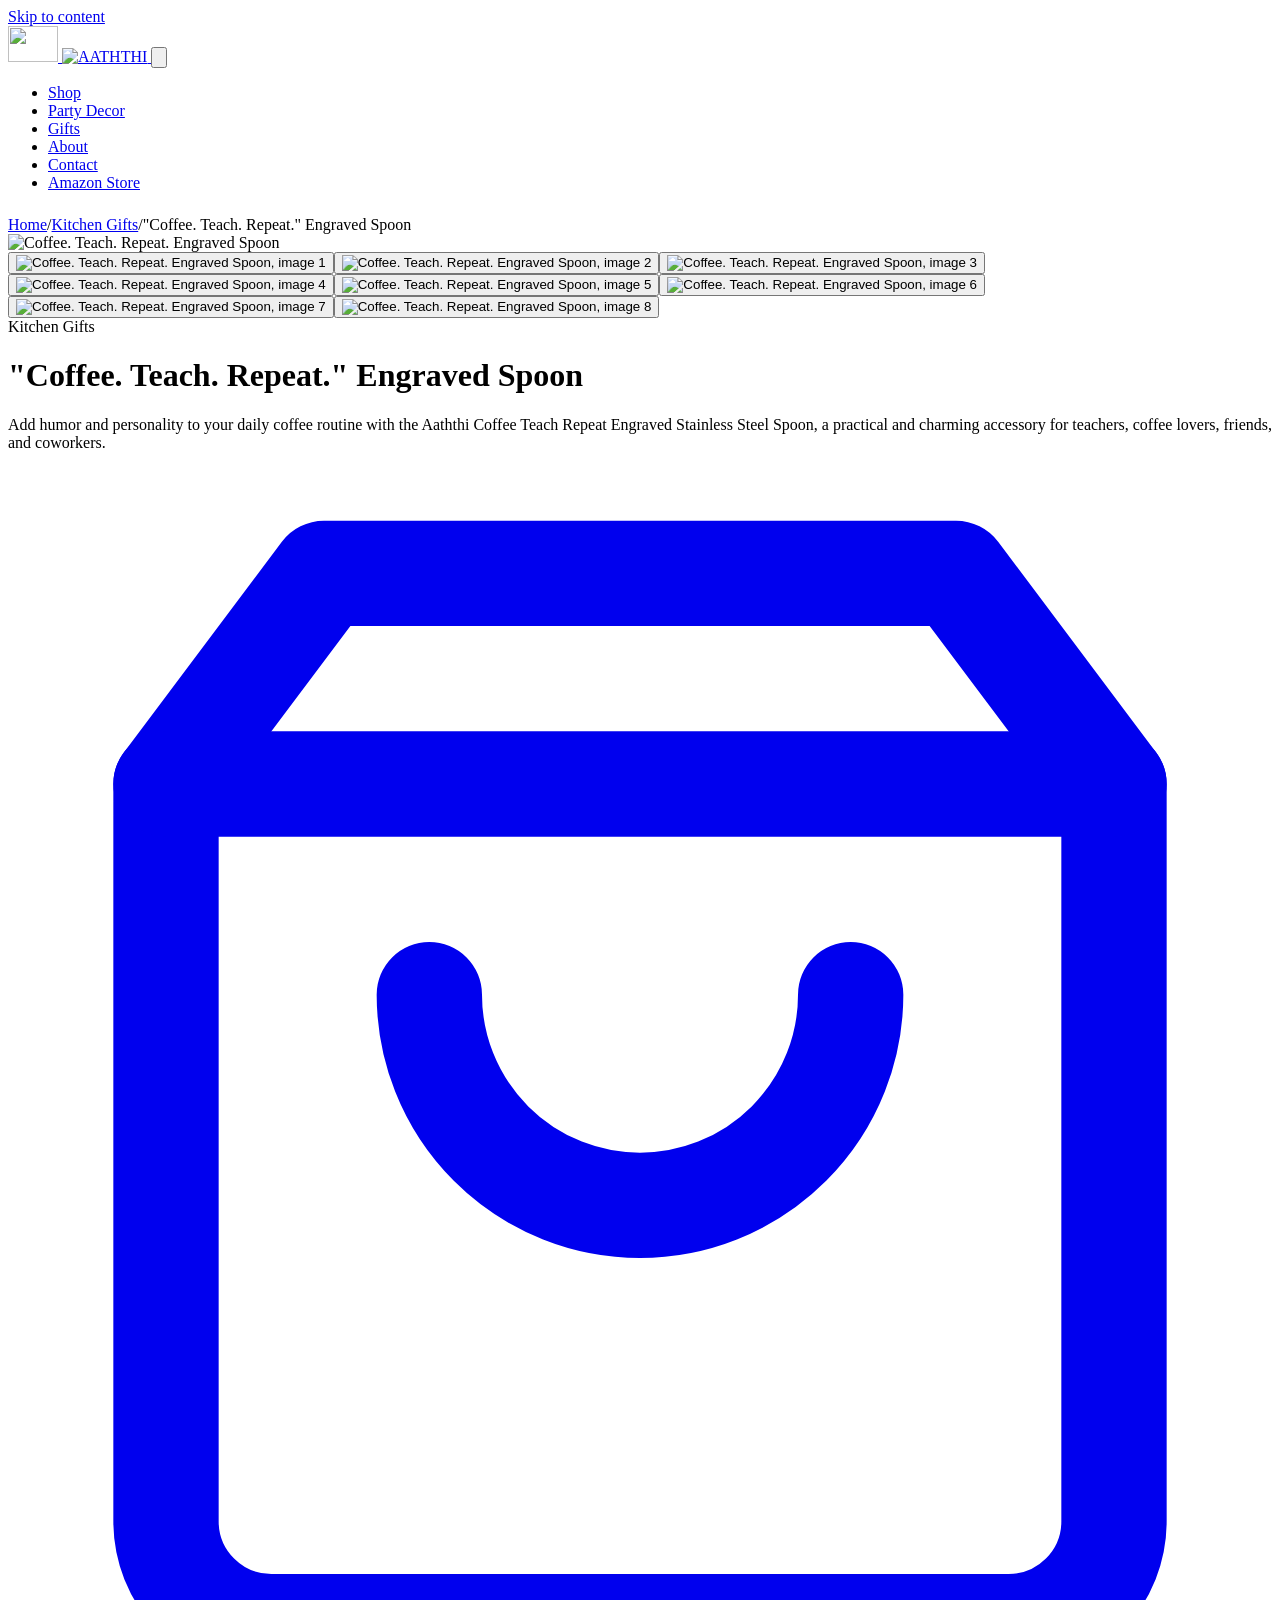
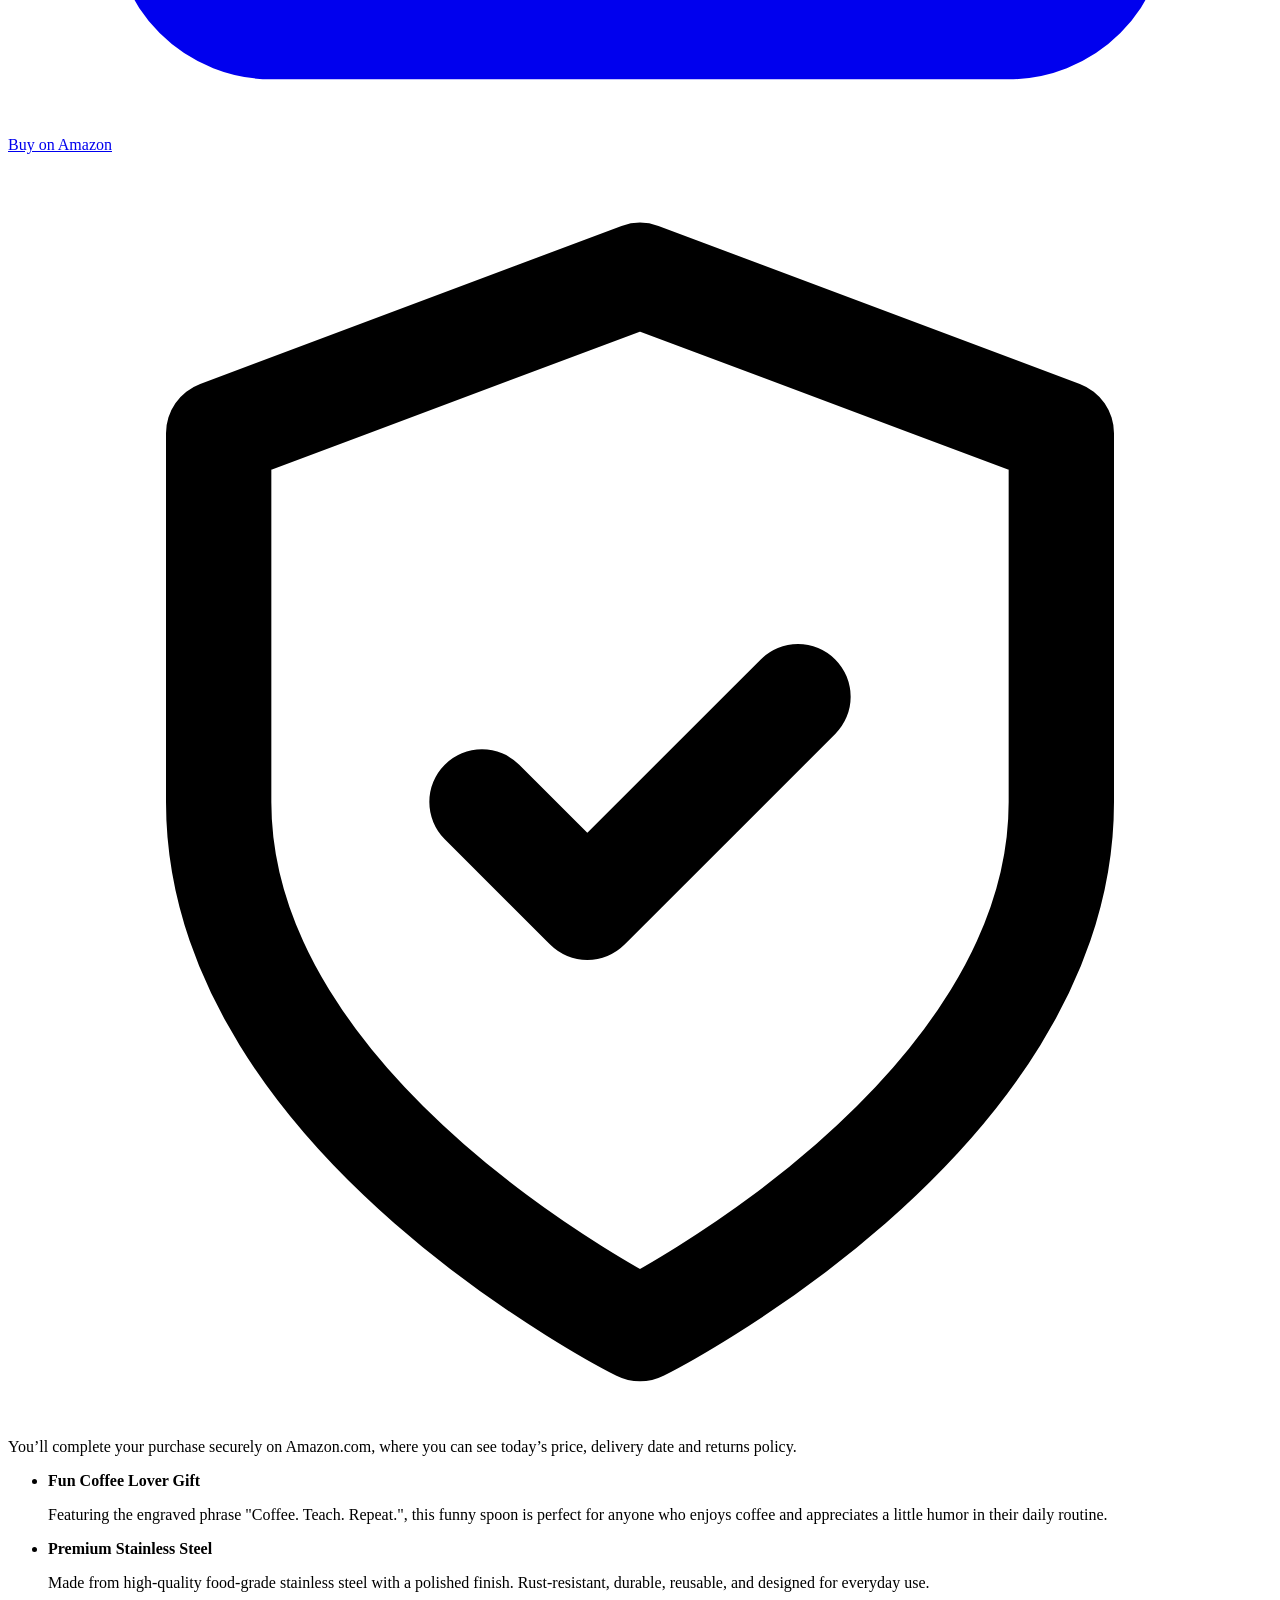
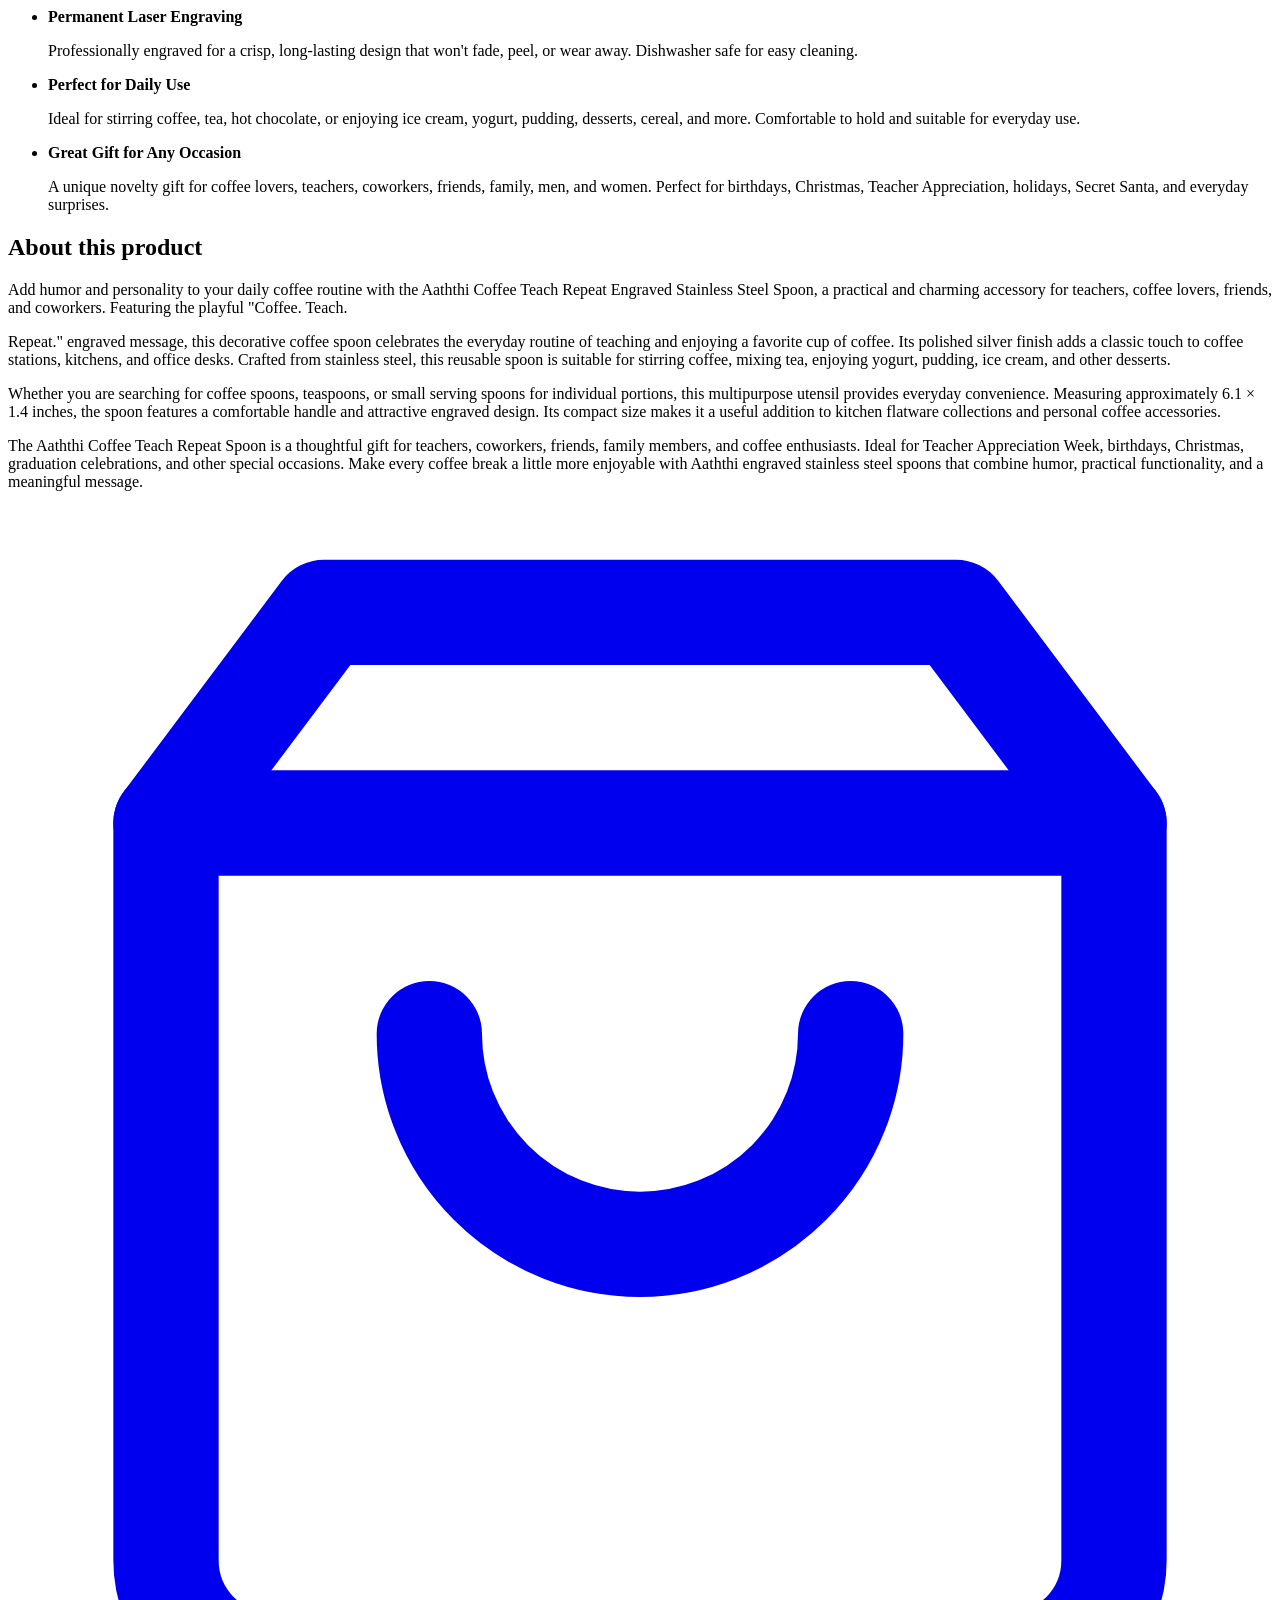
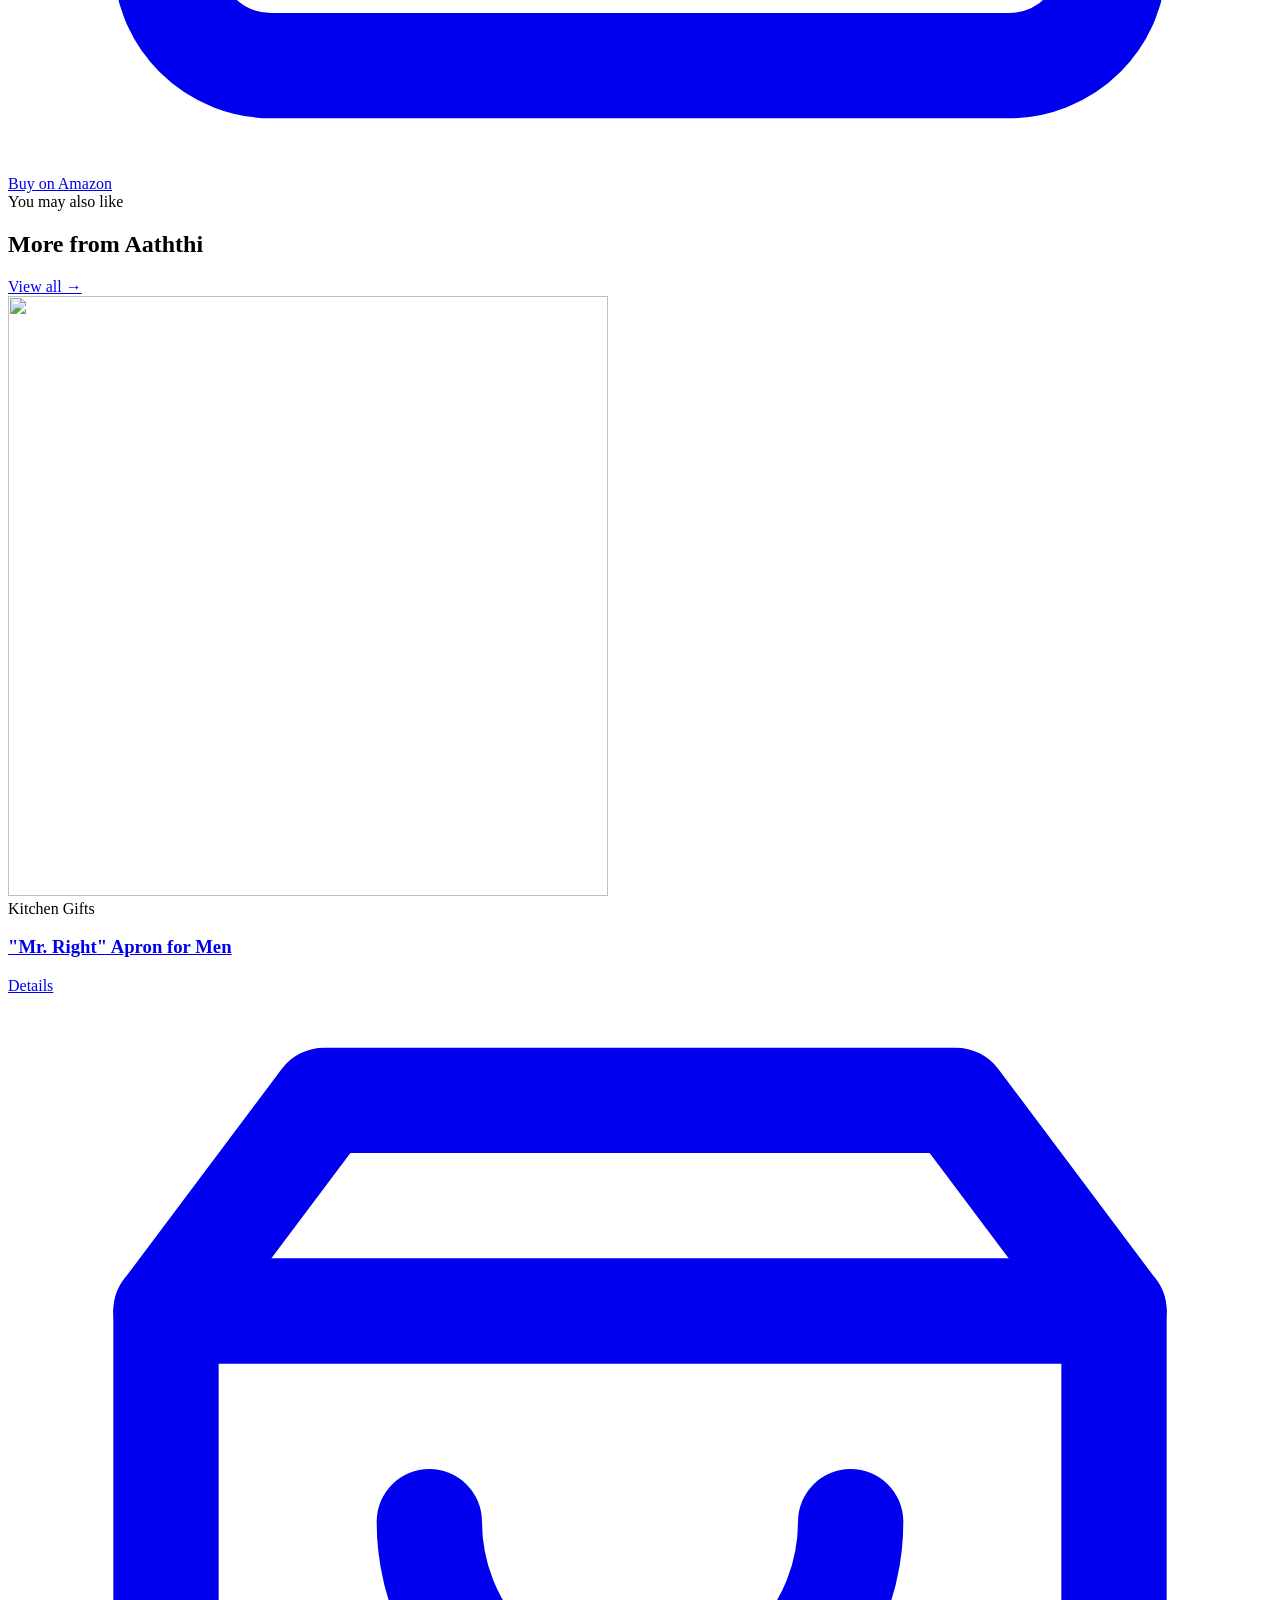
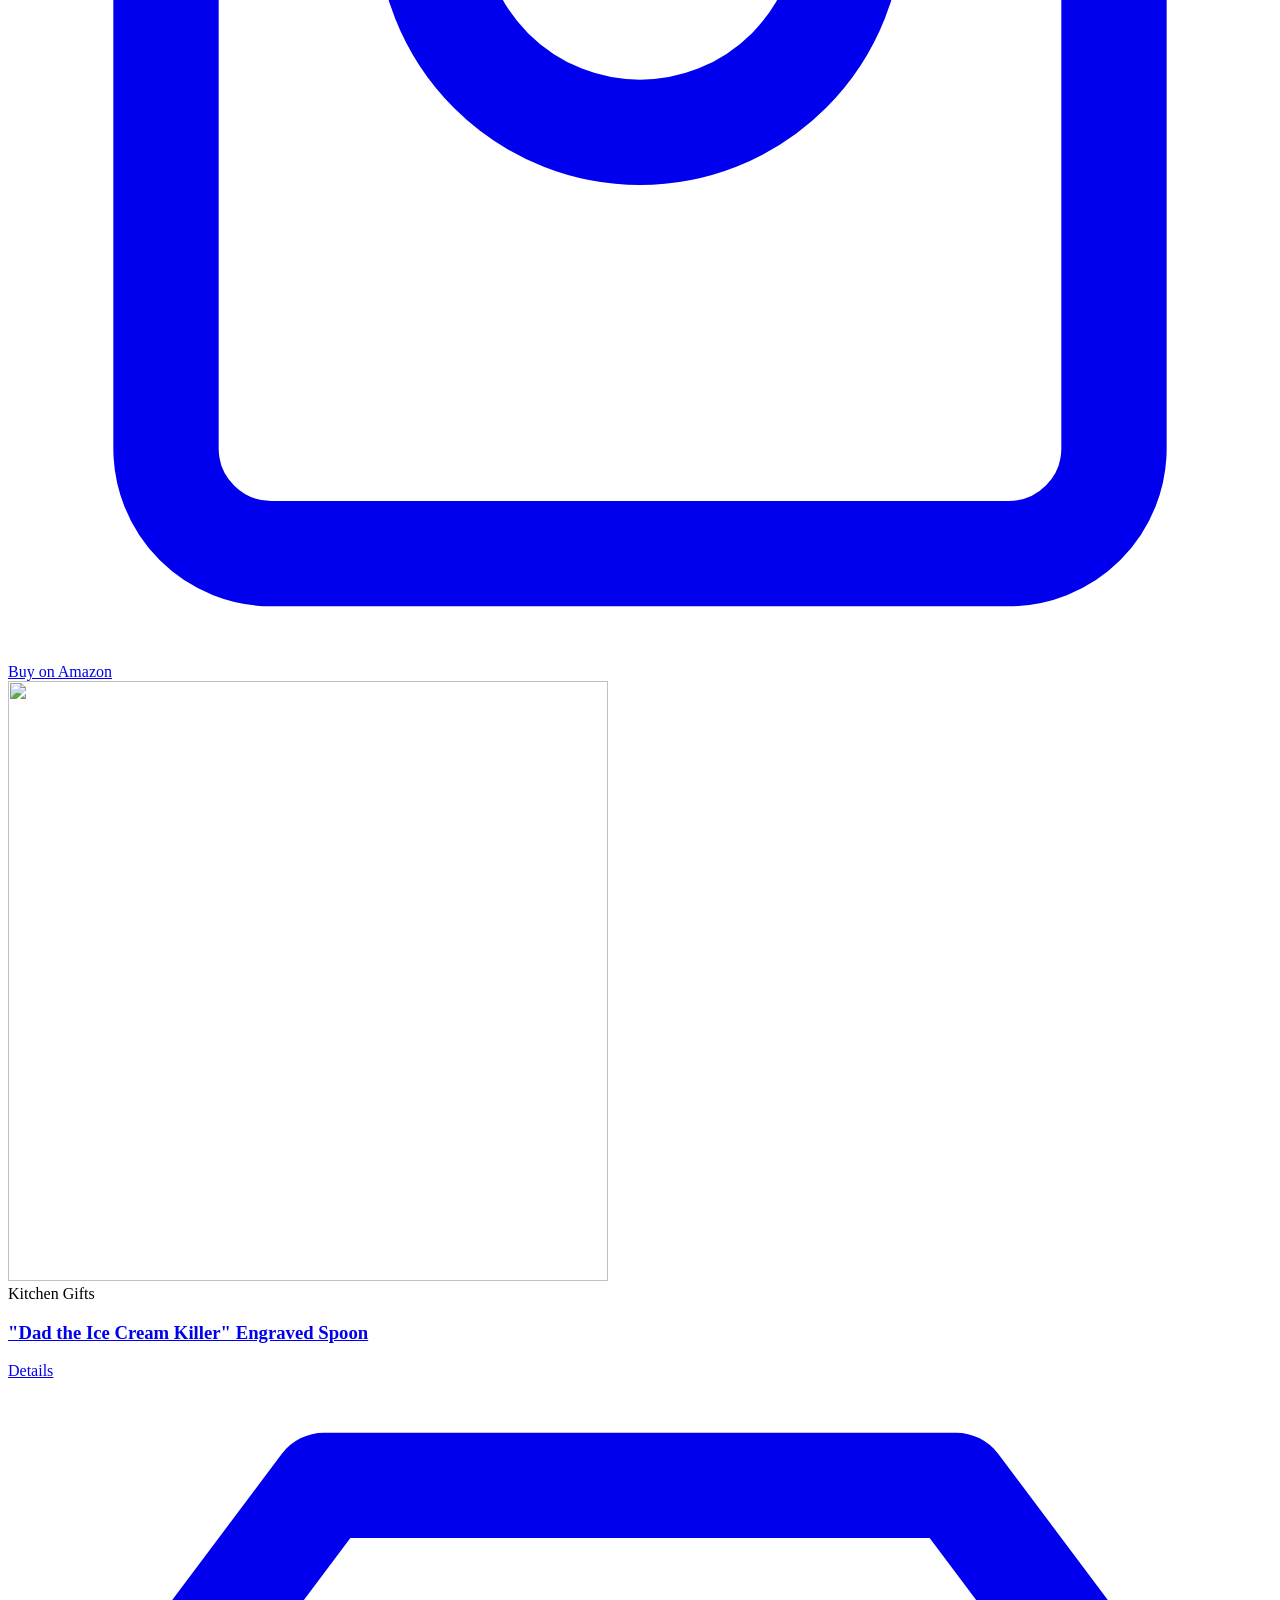
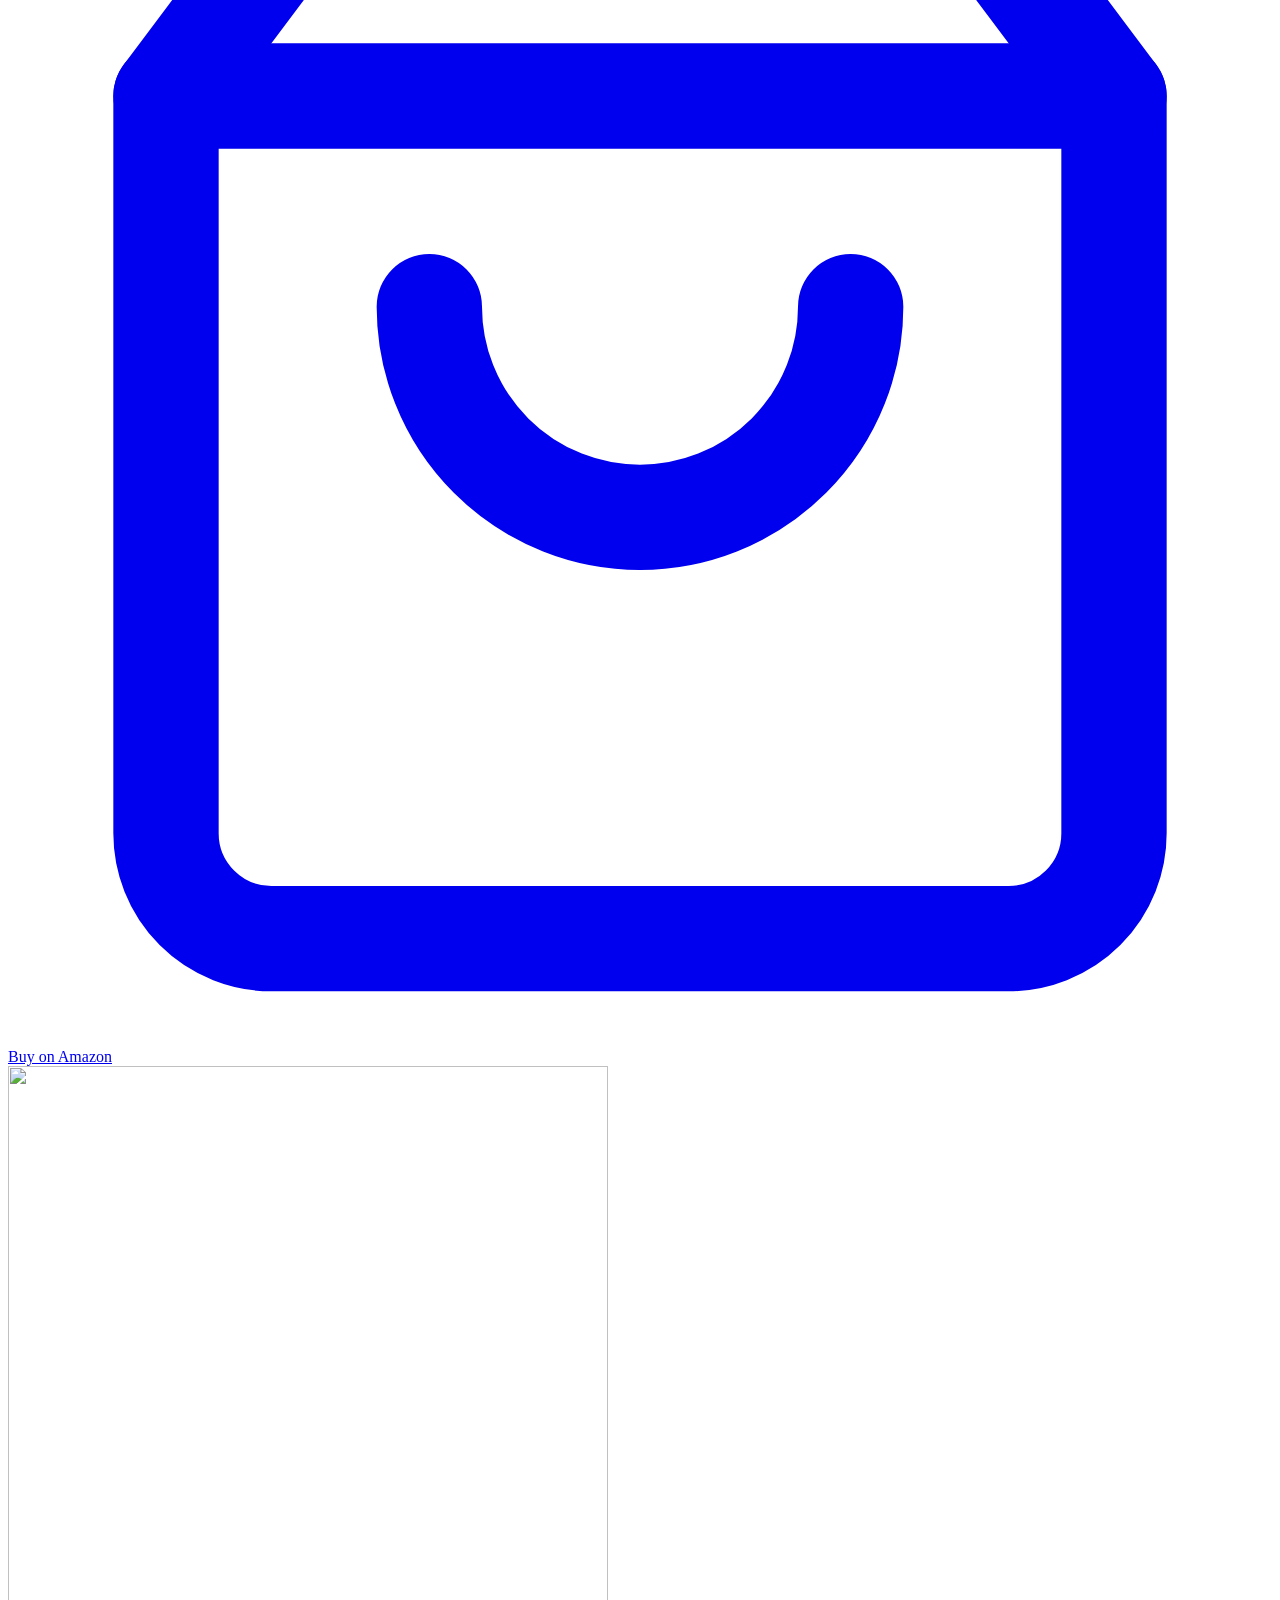
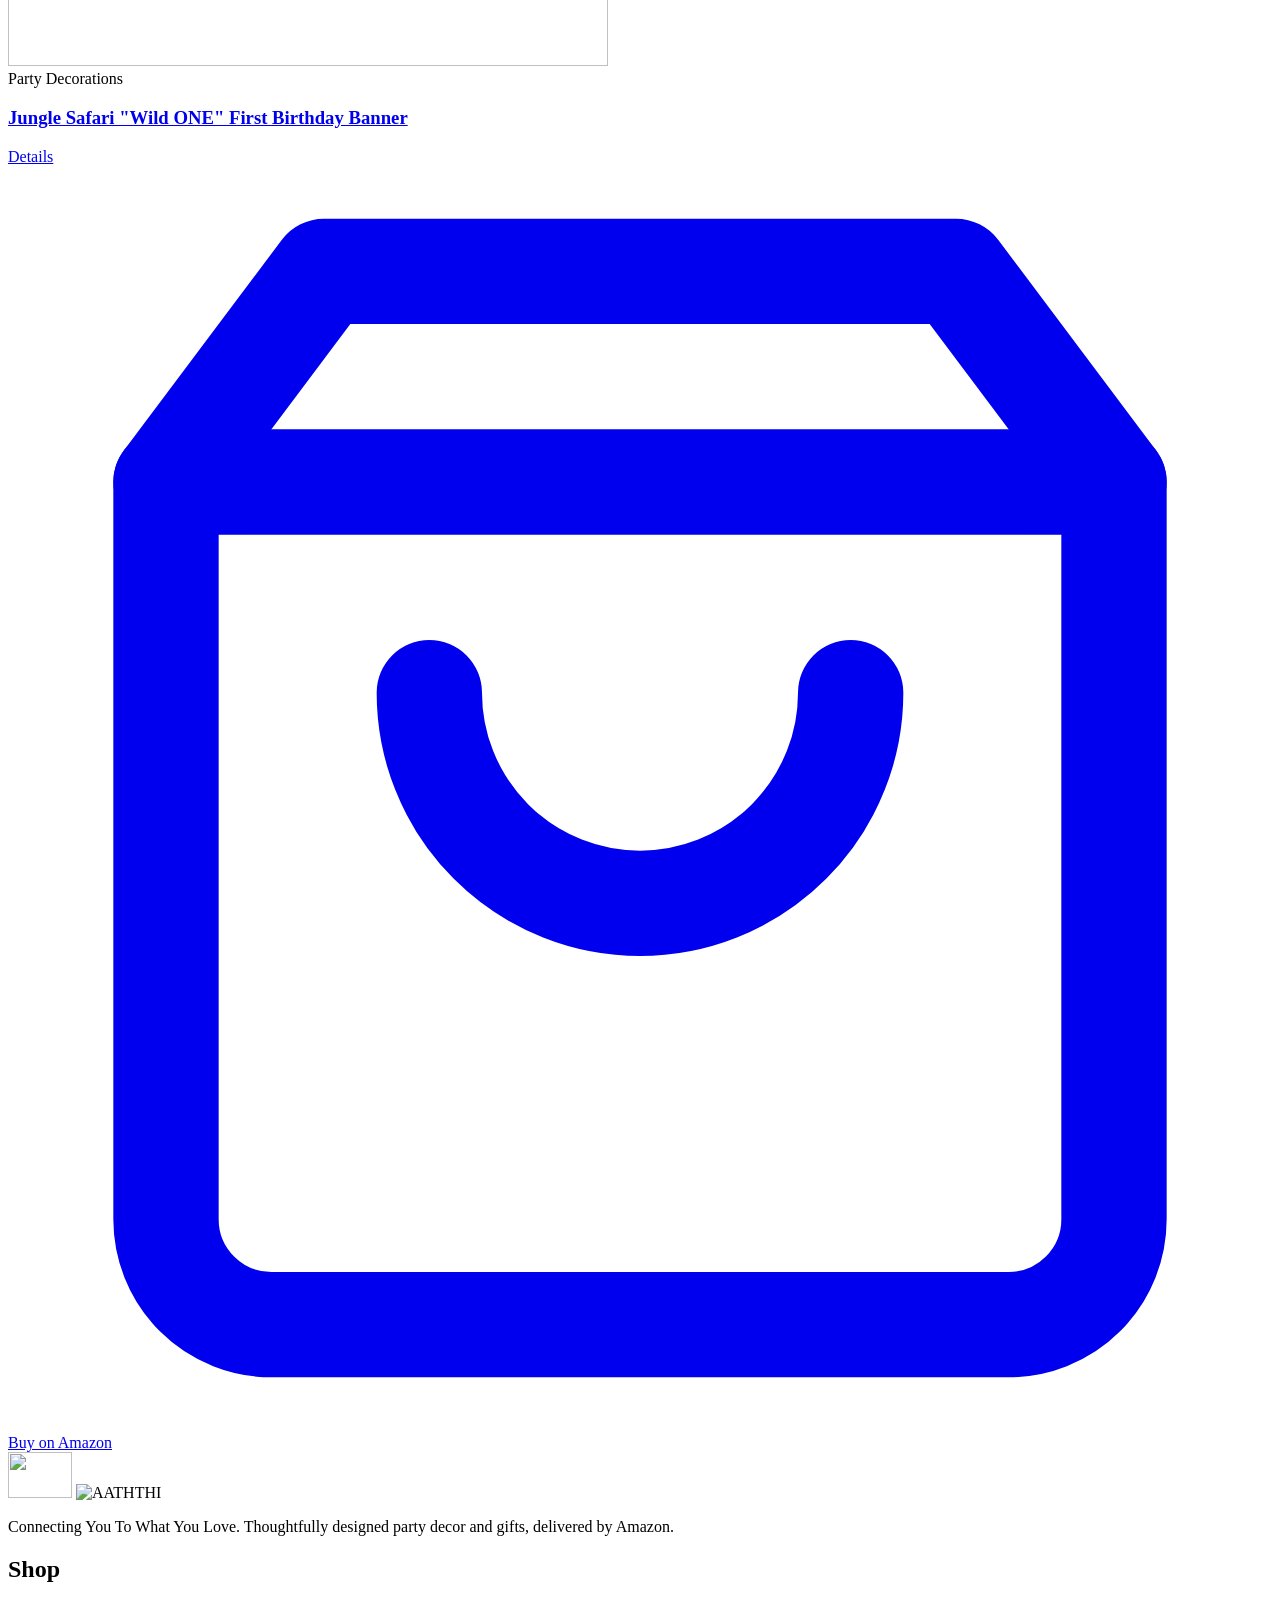
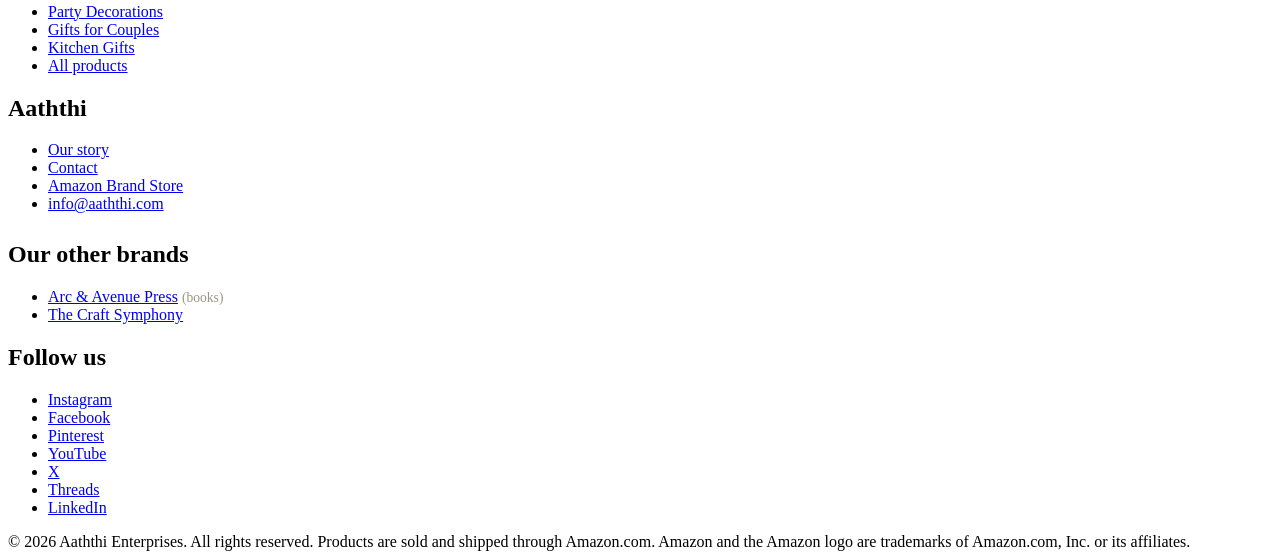
==== products/coffee-teach-repeat-spoon/index.html @ f1faf63a "Add files via upload" ====
<!doctype html>
<html lang="en">
<head>
<meta charset="utf-8">
<meta name="viewport" content="width=device-width, initial-scale=1">
<title>Coffee. Teach. Repeat. Engraved Spoon | AATHTHI</title>
<meta name="description" content="Add humor and personality to your daily coffee routine with the Aaththi Coffee Teach Repeat Engraved Stainless Steel Spoon, a practical and charming accessory f">
<link rel="canonical" href="https://www.aaththi.com/products/coffee-teach-repeat-spoon/">
<meta property="og:type" content="website">
<meta property="og:site_name" content="AATHTHI">
<meta property="og:title" content="Coffee. Teach. Repeat. Engraved Spoon | AATHTHI">
<meta property="og:description" content="Add humor and personality to your daily coffee routine with the Aaththi Coffee Teach Repeat Engraved Stainless Steel Spoon, a practical and charming accessory f">
<meta property="og:url" content="https://www.aaththi.com/products/coffee-teach-repeat-spoon/">
<meta property="og:image" content="https://www.aaththi.com/assets/products/coffee-teach-repeat-spoon/1.webp">
<meta name="twitter:card" content="summary_large_image">
<meta name="twitter:site" content="@aaththi_ent">
<meta name="theme-color" content="#ffffff">
<link rel="icon" href="../../favicon.png" type="image/png">
<link rel="apple-touch-icon" href="../../assets/brand/apple-touch-icon.png">
<link rel="preconnect" href="https://fonts.googleapis.com">
<link rel="preconnect" href="https://fonts.gstatic.com" crossorigin>
<link href="https://fonts.googleapis.com/css2?family=Cormorant+Garamond:ital,wght@0,500;0,600;1,500;1,600&family=Quicksand:wght@400;500;600;700&display=swap" rel="stylesheet">
<link rel="stylesheet" href="../../assets/css/style.css?v=20261107">
<script type="application/ld+json">{"@context": "https://schema.org", "@type": "Product", "name": "Coffee. Teach. Repeat. Engraved Spoon", "description": "Add humor and personality to your daily coffee routine with the Aaththi Coffee Teach Repeat Engraved Stainless Steel Spoon, a practical and charming accessory for teachers, coffee lovers, friends, and coworkers. Featuring the playful \"Coffee. Teach. Repeat.\" engraved message, this decorative coffee spoon celebrates the everyday routine of teaching and enjoying a favorite cup of coffee. Its polished silver finish adds a classic touch to coffee stations, kitchens, and office desks. Crafted from stainless steel, this reusable spoon is suitable for stirring coffee, mixing tea, enjoying yogurt, pudding, ice cream, and other desserts. Whether you are searching for coffee spoons, teaspoons, or small serving spoons for individual portions, this multipurpose utensil provides everyday convenience. Measuring approximately 6.1 × 1.4 inches, the spoon features a comfortable handle and attractive engraved design. Its compact size makes it a useful addition to kitchen flatware collections and personal coffee accessories. The Aaththi Coffee Teach Repeat Spoon is a thoughtful gift for teachers, coworkers, friends, family members, and coffee enthusiasts. Ideal for Teacher Appreciation Week, birthdays, Christmas, graduation celebrations, and other special occasions. Make every coffee break a little more enjoyable with Aaththi engraved stainless steel spoons that combine humor, practical functionality, and a meaningful message.", "sku": "B0HD7CXPCJ", "image": ["https://www.aaththi.com/assets/products/coffee-teach-repeat-spoon/1.webp", "https://www.aaththi.com/assets/products/coffee-teach-repeat-spoon/2.webp", "https://www.aaththi.com/assets/products/coffee-teach-repeat-spoon/3.webp", "https://www.aaththi.com/assets/products/coffee-teach-repeat-spoon/4.webp"], "brand": {"@type": "Brand", "name": "AATHTHI"}, "url": "https://www.aaththi.com/products/coffee-teach-repeat-spoon/"}</script><script type="application/ld+json">{"@context": "https://schema.org", "@type": "BreadcrumbList", "itemListElement": [{"@type": "ListItem", "position": 1, "name": "Home", "item": "https://www.aaththi.com/"}, {"@type": "ListItem", "position": 2, "name": "Kitchen Gifts", "item": "https://www.aaththi.com/shop/"}, {"@type": "ListItem", "position": 3, "name": "Coffee. Teach. Repeat. Engraved Spoon"}]}</script>
</head>
<body>
<a class="skip" href="#content">Skip to content</a>
<header class="site-header">
  <div class="wrap nav">
    <a class="brand" href="../../" aria-label="AATHTHI home">
      <img class="mark" src="../../assets/brand/mark-gold.png" alt="" width="50" height="36">
      <img class="word" src="../../assets/brand/wordmark-black.png" alt="AATHTHI" width="128" height="18">
    </a>
    <button class="menu-toggle" aria-controls="menu" aria-expanded="false" aria-label="Menu">
      <svg viewBox="0 0 24 24" fill="none" stroke="currentColor" stroke-width="1.8" stroke-linecap="round" aria-hidden="true"><path d="M3 7h18M3 12h18M3 17h18"/></svg>
    </button>
    <ul class="menu" id="menu">
      <li><a href="../../shop/">Shop</a></li><li><a href="../../shop/#party">Party Decor</a></li><li><a href="../../shop/#couples">Gifts</a></li><li><a href="../../about/">About</a></li><li><a href="../../contact/">Contact</a></li>
      <li><a class="btn btn-dark" href="https://www.amazon.com/stores/AATHTHI/page/D9452E36-205C-4321-8BFA-5A0712A17366" data-asin="STORE" target="_blank" rel="noopener">Amazon Store</a></li>
    </ul>
  </div>
</header>
<main id="content">

<div class="wrap">
  <nav class="crumbs" aria-label="Breadcrumb" style="margin-top:24px">
    <a href="../../">Home</a><span aria-hidden="true">/</span><a href="../../shop/#kitchen">Kitchen Gifts</a><span aria-hidden="true">/</span><span>&quot;Coffee. Teach. Repeat.&quot; Engraved Spoon</span>
  </nav>
  <div class="pdp">
    <div class="gallery">
      <div class="main"><img id="main-img" src="../../assets/products/coffee-teach-repeat-spoon/1.webp" alt="Coffee. Teach. Repeat. Engraved Spoon" width="1200" height="1200" fetchpriority="high"></div>
      <div class="thumbs"><button type="button" data-full="../../assets/products/coffee-teach-repeat-spoon/1.webp" aria-current="true" aria-label="Show image 1"><img src="../../assets/products/coffee-teach-repeat-spoon/1.webp" alt="Coffee. Teach. Repeat. Engraved Spoon, image 1" loading="lazy" width="120" height="120"></button><button type="button" data-full="../../assets/products/coffee-teach-repeat-spoon/2.webp" aria-current="false" aria-label="Show image 2"><img src="../../assets/products/coffee-teach-repeat-spoon/2.webp" alt="Coffee. Teach. Repeat. Engraved Spoon, image 2" loading="lazy" width="120" height="120"></button><button type="button" data-full="../../assets/products/coffee-teach-repeat-spoon/3.webp" aria-current="false" aria-label="Show image 3"><img src="../../assets/products/coffee-teach-repeat-spoon/3.webp" alt="Coffee. Teach. Repeat. Engraved Spoon, image 3" loading="lazy" width="120" height="120"></button><button type="button" data-full="../../assets/products/coffee-teach-repeat-spoon/4.webp" aria-current="false" aria-label="Show image 4"><img src="../../assets/products/coffee-teach-repeat-spoon/4.webp" alt="Coffee. Teach. Repeat. Engraved Spoon, image 4" loading="lazy" width="120" height="120"></button><button type="button" data-full="../../assets/products/coffee-teach-repeat-spoon/5.webp" aria-current="false" aria-label="Show image 5"><img src="../../assets/products/coffee-teach-repeat-spoon/5.webp" alt="Coffee. Teach. Repeat. Engraved Spoon, image 5" loading="lazy" width="120" height="120"></button><button type="button" data-full="../../assets/products/coffee-teach-repeat-spoon/6.webp" aria-current="false" aria-label="Show image 6"><img src="../../assets/products/coffee-teach-repeat-spoon/6.webp" alt="Coffee. Teach. Repeat. Engraved Spoon, image 6" loading="lazy" width="120" height="120"></button><button type="button" data-full="../../assets/products/coffee-teach-repeat-spoon/7.webp" aria-current="false" aria-label="Show image 7"><img src="../../assets/products/coffee-teach-repeat-spoon/7.webp" alt="Coffee. Teach. Repeat. Engraved Spoon, image 7" loading="lazy" width="120" height="120"></button><button type="button" data-full="../../assets/products/coffee-teach-repeat-spoon/8.webp" aria-current="false" aria-label="Show image 8"><img src="../../assets/products/coffee-teach-repeat-spoon/8.webp" alt="Coffee. Teach. Repeat. Engraved Spoon, image 8" loading="lazy" width="120" height="120"></button></div>
    </div>
    <div class="buybox">
      <span class="eyebrow">Kitchen Gifts</span>
      <h1>&quot;Coffee. Teach. Repeat.&quot; Engraved Spoon</h1>
      <p class="lead">Add humor and personality to your daily coffee routine with the Aaththi Coffee Teach Repeat Engraved Stainless Steel Spoon, a practical and charming accessory for teachers, coffee lovers, friends, and coworkers.</p>
      <a class="btn btn-gold btn-lg" href="https://www.amazon.com/dp/B0HD7CXPCJ" data-asin="B0HD7CXPCJ" target="_blank" rel="noopener" aria-label="Buy on Amazon: &quot;Coffee. Teach. Repeat.&quot; Engraved Spoon (opens Amazon in a new tab)"><svg viewBox="0 0 24 24" fill="none" stroke="currentColor" stroke-width="2" stroke-linecap="round" stroke-linejoin="round" aria-hidden="true"><path d="M6 2 3 6v14a2 2 0 0 0 2 2h14a2 2 0 0 0 2-2V6l-3-4Z"/><path d="M3 6h18"/><path d="M16 10a4 4 0 0 1-8 0"/></svg>Buy on Amazon</a>
      <p class="buy-note"><svg viewBox="0 0 24 24" fill="none" stroke="currentColor" stroke-width="2" stroke-linecap="round" stroke-linejoin="round" aria-hidden="true"><path d="M12 22s8-4 8-10V5l-8-3-8 3v7c0 6 8 10 8 10Z"/><path d="m9 12 2 2 4-4"/></svg><span>You&rsquo;ll complete your purchase securely on Amazon.com, where you can see today&rsquo;s price, delivery date and returns policy.</span></p>
      <ul class="features"><li><strong>Fun Coffee Lover Gift</strong><p>Featuring the engraved phrase &quot;Coffee. Teach. Repeat.&quot;, this funny spoon is perfect for anyone who enjoys coffee and appreciates a little humor in their daily routine.</p></li><li><strong>Premium Stainless Steel</strong><p>Made from high-quality food-grade stainless steel with a polished finish. Rust-resistant, durable, reusable, and designed for everyday use.</p></li><li><strong>Permanent Laser Engraving</strong><p>Professionally engraved for a crisp, long-lasting design that won&#x27;t fade, peel, or wear away. Dishwasher safe for easy cleaning.</p></li><li><strong>Perfect for Daily Use</strong><p>Ideal for stirring coffee, tea, hot chocolate, or enjoying ice cream, yogurt, pudding, desserts, cereal, and more. Comfortable to hold and suitable for everyday use.</p></li><li><strong>Great Gift for Any Occasion</strong><p>A unique novelty gift for coffee lovers, teachers, coworkers, friends, family, men, and women. Perfect for birthdays, Christmas, Teacher Appreciation, holidays, Secret Santa, and everyday surprises.</p></li></ul>
    </div>
  </div>
</div>
<section class="section tint">
  <div class="wrap desc">
    <h2>About this product</h2>
    <p>Add humor and personality to your daily coffee routine with the Aaththi Coffee Teach Repeat Engraved Stainless Steel Spoon, a practical and charming accessory for teachers, coffee lovers, friends, and coworkers. Featuring the playful &quot;Coffee. Teach.</p><p>Repeat.&quot; engraved message, this decorative coffee spoon celebrates the everyday routine of teaching and enjoying a favorite cup of coffee. Its polished silver finish adds a classic touch to coffee stations, kitchens, and office desks. Crafted from stainless steel, this reusable spoon is suitable for stirring coffee, mixing tea, enjoying yogurt, pudding, ice cream, and other desserts.</p><p>Whether you are searching for coffee spoons, teaspoons, or small serving spoons for individual portions, this multipurpose utensil provides everyday convenience. Measuring approximately 6.1 × 1.4 inches, the spoon features a comfortable handle and attractive engraved design. Its compact size makes it a useful addition to kitchen flatware collections and personal coffee accessories.</p><p>The Aaththi Coffee Teach Repeat Spoon is a thoughtful gift for teachers, coworkers, friends, family members, and coffee enthusiasts. Ideal for Teacher Appreciation Week, birthdays, Christmas, graduation celebrations, and other special occasions. Make every coffee break a little more enjoyable with Aaththi engraved stainless steel spoons that combine humor, practical functionality, and a meaningful message.</p>
    <a class="btn btn-dark" href="https://www.amazon.com/dp/B0HD7CXPCJ" data-asin="B0HD7CXPCJ" target="_blank" rel="noopener" aria-label="Buy on Amazon: &quot;Coffee. Teach. Repeat.&quot; Engraved Spoon (opens Amazon in a new tab)"><svg viewBox="0 0 24 24" fill="none" stroke="currentColor" stroke-width="2" stroke-linecap="round" stroke-linejoin="round" aria-hidden="true"><path d="M6 2 3 6v14a2 2 0 0 0 2 2h14a2 2 0 0 0 2-2V6l-3-4Z"/><path d="M3 6h18"/><path d="M16 10a4 4 0 0 1-8 0"/></svg>Buy on Amazon</a>
  </div>
</section>
<section class="section">
  <div class="wrap">
    <div class="section-head"><div><span class="eyebrow">You may also like</span><h2>More from Aaththi</h2></div>
      <a class="link-arrow" href="../../shop/">View all &rarr;</a></div>
    <div class="grid"><article class="card" data-cat="kitchen">
  <a class="thumb" href="../../products/mr-right-apron/" tabindex="-1" aria-hidden="true"><img src="../../assets/products/mr-right-apron/thumb.webp" alt="" loading="lazy" width="600" height="600"></a>
  <div class="body">
    <span class="cat-label">Kitchen Gifts</span>
    <h3><a href="../../products/mr-right-apron/">&quot;Mr. Right&quot; Apron for Men</a></h3>
    <div class="card-actions">
      <a class="btn btn-line" href="../../products/mr-right-apron/">Details</a>
      <a class="btn btn-gold" href="https://www.amazon.com/dp/B0HDBCM7FC" data-asin="B0HDBCM7FC" target="_blank" rel="noopener" aria-label="Buy on Amazon: &quot;Mr. Right&quot; Apron for Men (opens Amazon in a new tab)"><svg viewBox="0 0 24 24" fill="none" stroke="currentColor" stroke-width="2" stroke-linecap="round" stroke-linejoin="round" aria-hidden="true"><path d="M6 2 3 6v14a2 2 0 0 0 2 2h14a2 2 0 0 0 2-2V6l-3-4Z"/><path d="M3 6h18"/><path d="M16 10a4 4 0 0 1-8 0"/></svg>Buy on Amazon</a>
    </div>
  </div>
</article><article class="card" data-cat="kitchen">
  <a class="thumb" href="../../products/dad-ice-cream-killer-spoon/" tabindex="-1" aria-hidden="true"><img src="../../assets/products/dad-ice-cream-killer-spoon/thumb.webp" alt="" loading="lazy" width="600" height="600"></a>
  <div class="body">
    <span class="cat-label">Kitchen Gifts</span>
    <h3><a href="../../products/dad-ice-cream-killer-spoon/">&quot;Dad the Ice Cream Killer&quot; Engraved Spoon</a></h3>
    <div class="card-actions">
      <a class="btn btn-line" href="../../products/dad-ice-cream-killer-spoon/">Details</a>
      <a class="btn btn-gold" href="https://www.amazon.com/dp/B0HDCGZFQS" data-asin="B0HDCGZFQS" target="_blank" rel="noopener" aria-label="Buy on Amazon: &quot;Dad the Ice Cream Killer&quot; Engraved Spoon (opens Amazon in a new tab)"><svg viewBox="0 0 24 24" fill="none" stroke="currentColor" stroke-width="2" stroke-linecap="round" stroke-linejoin="round" aria-hidden="true"><path d="M6 2 3 6v14a2 2 0 0 0 2 2h14a2 2 0 0 0 2-2V6l-3-4Z"/><path d="M3 6h18"/><path d="M16 10a4 4 0 0 1-8 0"/></svg>Buy on Amazon</a>
    </div>
  </div>
</article><article class="card" data-cat="party">
  <a class="thumb" href="../../products/jungle-safari-wild-one-banner/" tabindex="-1" aria-hidden="true"><img src="../../assets/products/jungle-safari-wild-one-banner/thumb.webp" alt="" loading="lazy" width="600" height="600"></a>
  <div class="body">
    <span class="cat-label">Party Decorations</span>
    <h3><a href="../../products/jungle-safari-wild-one-banner/">Jungle Safari &quot;Wild ONE&quot; First Birthday Banner</a></h3>
    <div class="card-actions">
      <a class="btn btn-line" href="../../products/jungle-safari-wild-one-banner/">Details</a>
      <a class="btn btn-gold" href="https://www.amazon.com/dp/B0HCYRZZZ1" data-asin="B0HCYRZZZ1" target="_blank" rel="noopener" aria-label="Buy on Amazon: Jungle Safari &quot;Wild ONE&quot; First Birthday Banner (opens Amazon in a new tab)"><svg viewBox="0 0 24 24" fill="none" stroke="currentColor" stroke-width="2" stroke-linecap="round" stroke-linejoin="round" aria-hidden="true"><path d="M6 2 3 6v14a2 2 0 0 0 2 2h14a2 2 0 0 0 2-2V6l-3-4Z"/><path d="M3 6h18"/><path d="M16 10a4 4 0 0 1-8 0"/></svg>Buy on Amazon</a>
    </div>
  </div>
</article></div>
  </div>
</section>
</main>
<footer class="site-footer">
  <div class="wrap">
    <div class="foot-grid">
      <div class="foot-brand">
        <img class="mark" src="../../assets/brand/mark-gold.png" alt="" width="64" height="46">
        <img class="word" src="../../assets/brand/wordmark-white.png" alt="AATHTHI" width="150" height="21">
        <p>Connecting You To What You Love. Thoughtfully designed party decor and gifts, delivered by Amazon.</p>
      </div>
      <div>
        <h2>Shop</h2>
        <ul><li><a href="../../shop/#party">Party Decorations</a></li><li><a href="../../shop/#couples">Gifts for Couples</a></li><li><a href="../../shop/#kitchen">Kitchen Gifts</a></li><li><a href="../../shop/">All products</a></li></ul>
      </div>
      <div>
        <h2>Aaththi</h2>
        <ul>
          <li><a href="../../about/">Our story</a></li>
          <li><a href="../../contact/">Contact</a></li>
          <li><a href="https://www.amazon.com/stores/AATHTHI/page/D9452E36-205C-4321-8BFA-5A0712A17366" data-asin="STORE" target="_blank" rel="noopener">Amazon Brand Store</a></li>
          <li><a href="mailto:info@aaththi.com">info@aaththi.com</a></li>
        </ul>
        <h2 style="margin-top:28px">Our other brands</h2>
        <ul><li><a href="https://www.amazon.com/author/arcavenuepress" target="_blank" rel="noopener">Arc &amp; Avenue Press</a> <span style="color:#9b9585;font-size:.85rem">(books)</span></li>
          <li><a href="https://www.thecraftsymphony.com/" target="_blank" rel="noopener">The Craft Symphony</a></li></ul>
      </div>
      <div>
        <h2>Follow us</h2>
        <ul><li><a href="https://www.instagram.com/aaththienterprises/" target="_blank" rel="noopener">Instagram</a></li><li><a href="https://www.facebook.com/aaththi/" target="_blank" rel="noopener">Facebook</a></li><li><a href="https://www.pinterest.com/aaththienterprises" target="_blank" rel="noopener">Pinterest</a></li><li><a href="https://www.youtube.com/@aaththienterprises" target="_blank" rel="noopener">YouTube</a></li><li><a href="https://x.com/aaththi_ent" target="_blank" rel="noopener">X</a></li><li><a href="https://www.threads.net/@aaththienterprises" target="_blank" rel="noopener">Threads</a></li><li><a href="https://www.linkedin.com/company/aaththi/" target="_blank" rel="noopener">LinkedIn</a></li></ul>
      </div>
    </div>
    <div class="foot-bottom">
      <span>&copy; <span id="year">2026</span> Aaththi Enterprises. All rights reserved.</span>
      <span>Products are sold and shipped through Amazon.com. Amazon and the Amazon logo are trademarks of Amazon.com, Inc. or its affiliates.</span>
    </div>
  </div>
</footer>
<script src="../../assets/js/amazon-links.js?v=20261107"></script>
<script src="../../assets/js/site.js?v=20261107"></script>
</body>
</html>
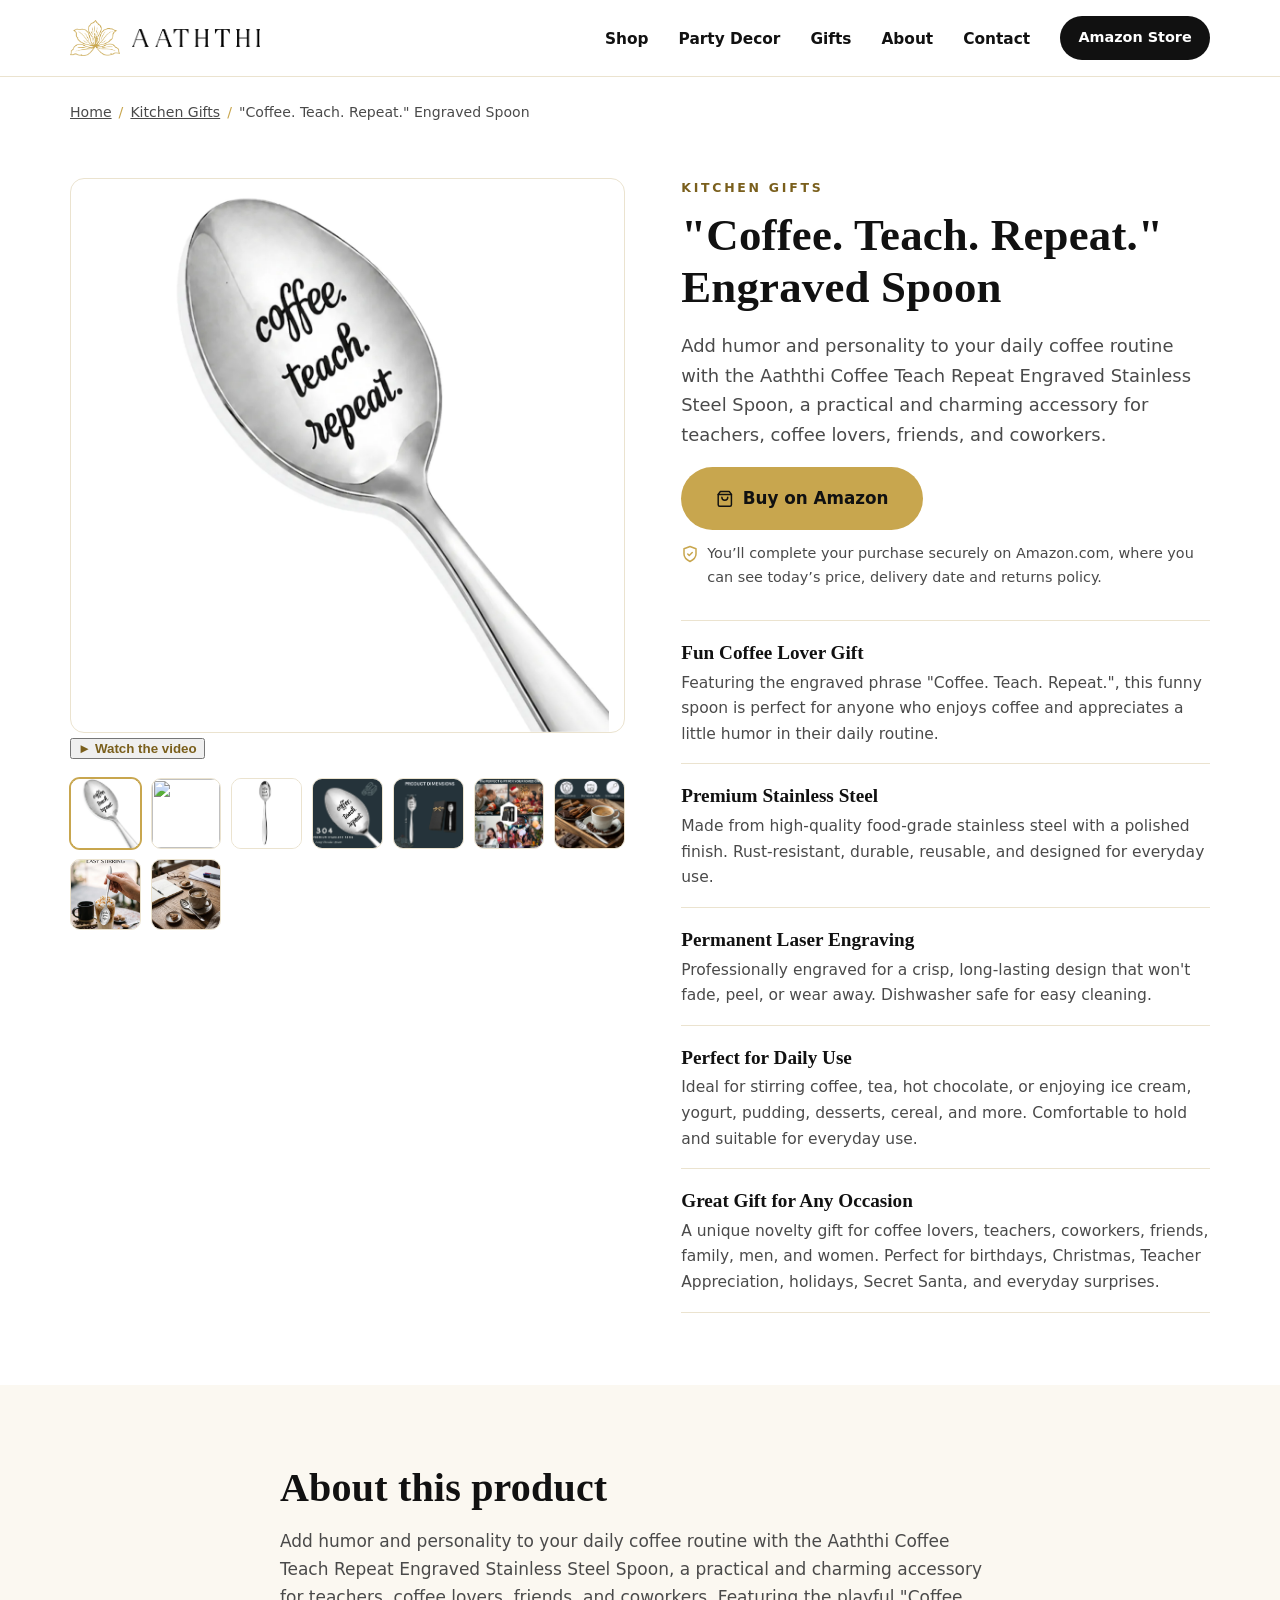
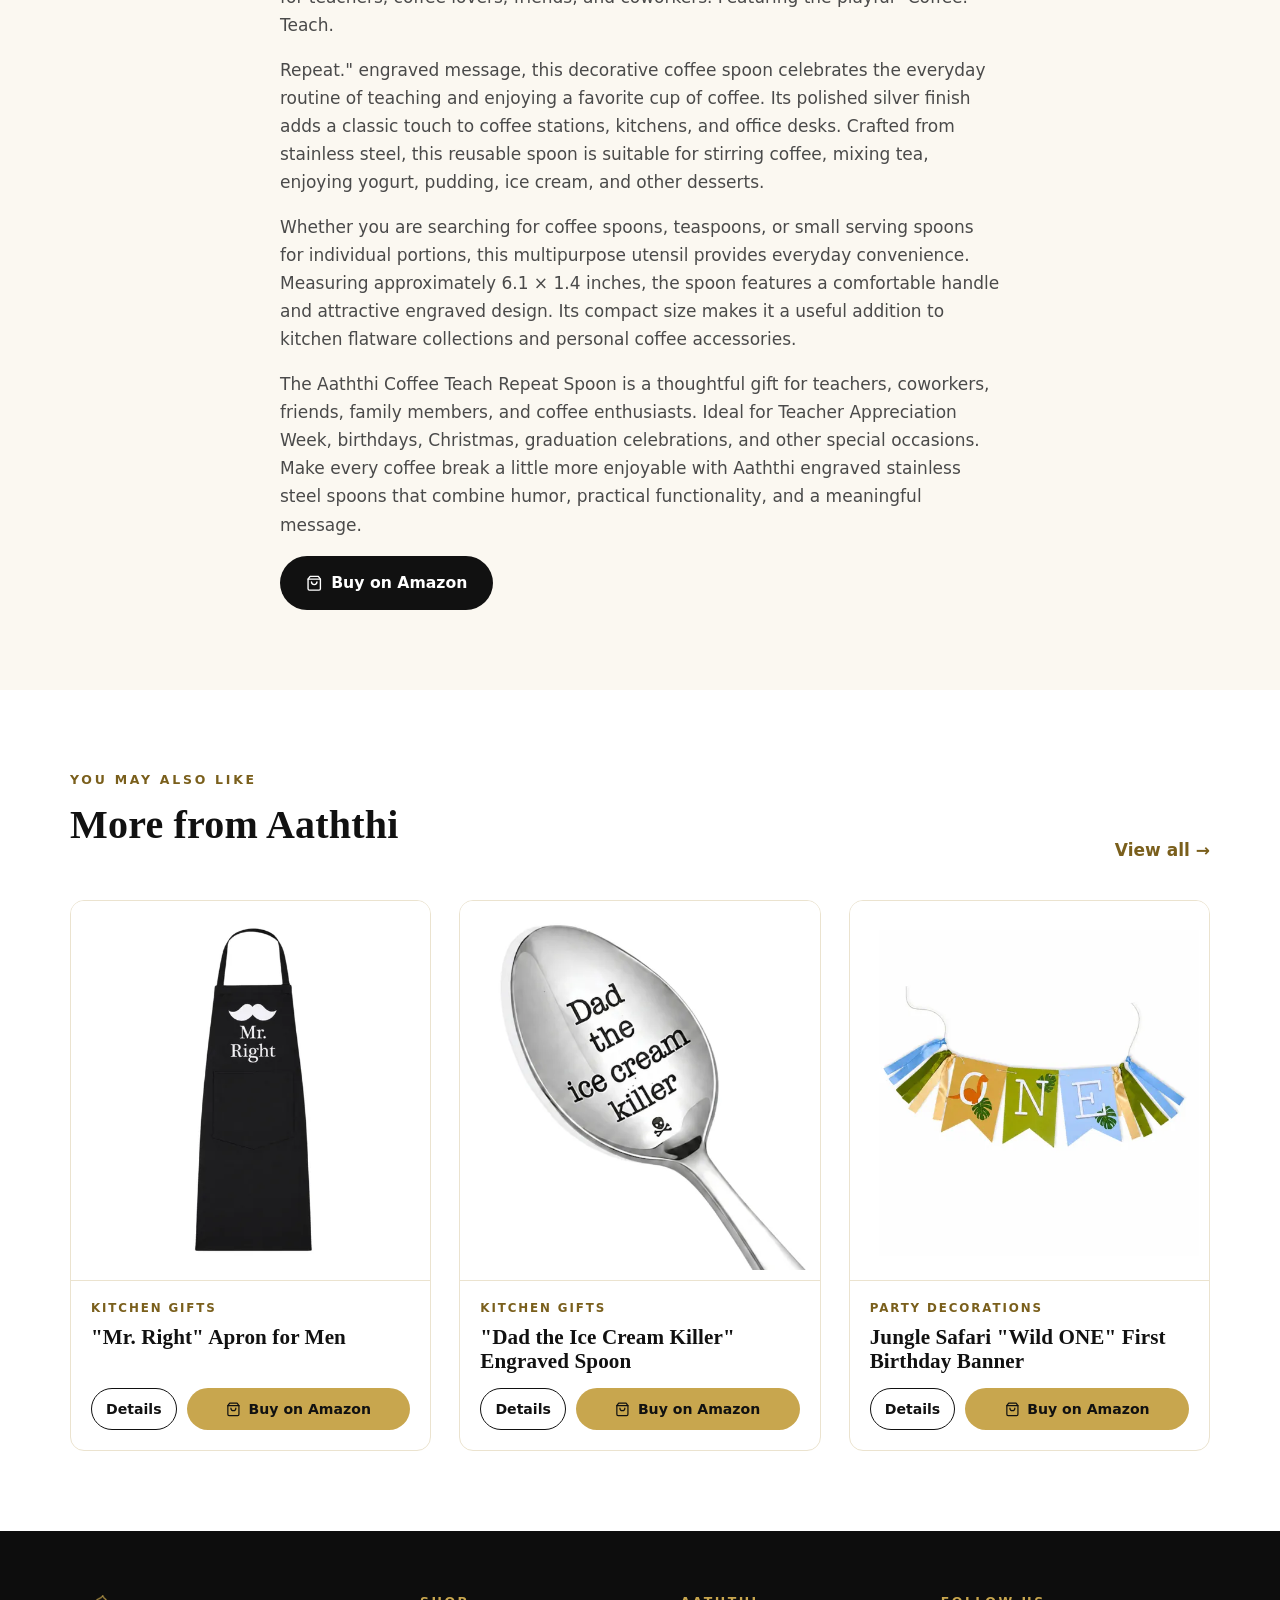
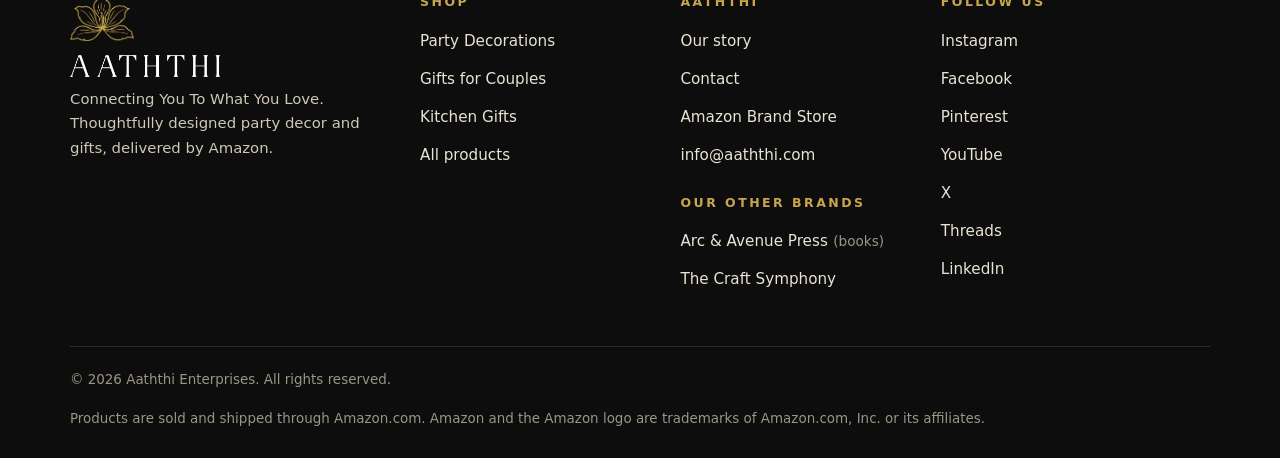
==== commit 967c75d7: "Add files via upload" ====
--- a/products/coffee-teach-repeat-spoon/index.html
+++ b/products/coffee-teach-repeat-spoon/index.html
@@ -48,8 +48,9 @@
   </nav>
   <div class="pdp">
     <div class="gallery">
-      <div class="main"><img id="main-img" src="../../assets/products/coffee-teach-repeat-spoon/1.webp" alt="Coffee. Teach. Repeat. Engraved Spoon" width="1200" height="1200" fetchpriority="high"></div>
-      <div class="thumbs"><button type="button" data-full="../../assets/products/coffee-teach-repeat-spoon/1.webp" aria-current="true" aria-label="Show image 1"><img src="../../assets/products/coffee-teach-repeat-spoon/1.webp" alt="Coffee. Teach. Repeat. Engraved Spoon, image 1" loading="lazy" width="120" height="120"></button><button type="button" data-full="../../assets/products/coffee-teach-repeat-spoon/2.webp" aria-current="false" aria-label="Show image 2"><img src="../../assets/products/coffee-teach-repeat-spoon/2.webp" alt="Coffee. Teach. Repeat. Engraved Spoon, image 2" loading="lazy" width="120" height="120"></button><button type="button" data-full="../../assets/products/coffee-teach-repeat-spoon/3.webp" aria-current="false" aria-label="Show image 3"><img src="../../assets/products/coffee-teach-repeat-spoon/3.webp" alt="Coffee. Teach. Repeat. Engraved Spoon, image 3" loading="lazy" width="120" height="120"></button><button type="button" data-full="../../assets/products/coffee-teach-repeat-spoon/4.webp" aria-current="false" aria-label="Show image 4"><img src="../../assets/products/coffee-teach-repeat-spoon/4.webp" alt="Coffee. Teach. Repeat. Engraved Spoon, image 4" loading="lazy" width="120" height="120"></button><button type="button" data-full="../../assets/products/coffee-teach-repeat-spoon/5.webp" aria-current="false" aria-label="Show image 5"><img src="../../assets/products/coffee-teach-repeat-spoon/5.webp" alt="Coffee. Teach. Repeat. Engraved Spoon, image 5" loading="lazy" width="120" height="120"></button><button type="button" data-full="../../assets/products/coffee-teach-repeat-spoon/6.webp" aria-current="false" aria-label="Show image 6"><img src="../../assets/products/coffee-teach-repeat-spoon/6.webp" alt="Coffee. Teach. Repeat. Engraved Spoon, image 6" loading="lazy" width="120" height="120"></button><button type="button" data-full="../../assets/products/coffee-teach-repeat-spoon/7.webp" aria-current="false" aria-label="Show image 7"><img src="../../assets/products/coffee-teach-repeat-spoon/7.webp" alt="Coffee. Teach. Repeat. Engraved Spoon, image 7" loading="lazy" width="120" height="120"></button><button type="button" data-full="../../assets/products/coffee-teach-repeat-spoon/8.webp" aria-current="false" aria-label="Show image 8"><img src="../../assets/products/coffee-teach-repeat-spoon/8.webp" alt="Coffee. Teach. Repeat. Engraved Spoon, image 8" loading="lazy" width="120" height="120"></button></div>
+      <div class="main"><img id="main-img" src="../../assets/products/coffee-teach-repeat-spoon/1.webp" alt="Coffee. Teach. Repeat. Engraved Spoon" width="1200" height="1200" fetchpriority="high"><video id="main-video" controls playsinline preload="none" poster="../../assets/products/coffee-teach-repeat-spoon/video-poster.webp" hidden><source data-src="../../assets/products/coffee-teach-repeat-spoon/video.mp4" type="video/mp4">Your browser does not support video.</video></div>
+      <p class="video-hint"><button type="button" class="link-arrow" id="watch-video">&#9658; Watch the video</button></p>
+      <div class="thumbs"><button type="button" data-full="../../assets/products/coffee-teach-repeat-spoon/1.webp" aria-current="true" aria-label="Show image 1"><img src="../../assets/products/coffee-teach-repeat-spoon/1.webp" alt="Coffee. Teach. Repeat. Engraved Spoon, image 1" loading="lazy" width="120" height="120"></button><button type="button" class="vthumb" data-video="../../assets/products/coffee-teach-repeat-spoon/video.mp4" aria-current="false" aria-label="Play product video"><img src="../../assets/products/coffee-teach-repeat-spoon/video-poster.webp" alt="" loading="lazy" width="120" height="120"><span class="play" aria-hidden="true"><svg viewBox="0 0 24 24"><path d="M8 5v14l11-7z" fill="currentColor"/></svg></span></button><button type="button" data-full="../../assets/products/coffee-teach-repeat-spoon/2.webp" aria-current="false" aria-label="Show image 2"><img src="../../assets/products/coffee-teach-repeat-spoon/2.webp" alt="Coffee. Teach. Repeat. Engraved Spoon, image 2" loading="lazy" width="120" height="120"></button><button type="button" data-full="../../assets/products/coffee-teach-repeat-spoon/3.webp" aria-current="false" aria-label="Show image 3"><img src="../../assets/products/coffee-teach-repeat-spoon/3.webp" alt="Coffee. Teach. Repeat. Engraved Spoon, image 3" loading="lazy" width="120" height="120"></button><button type="button" data-full="../../assets/products/coffee-teach-repeat-spoon/4.webp" aria-current="false" aria-label="Show image 4"><img src="../../assets/products/coffee-teach-repeat-spoon/4.webp" alt="Coffee. Teach. Repeat. Engraved Spoon, image 4" loading="lazy" width="120" height="120"></button><button type="button" data-full="../../assets/products/coffee-teach-repeat-spoon/5.webp" aria-current="false" aria-label="Show image 5"><img src="../../assets/products/coffee-teach-repeat-spoon/5.webp" alt="Coffee. Teach. Repeat. Engraved Spoon, image 5" loading="lazy" width="120" height="120"></button><button type="button" data-full="../../assets/products/coffee-teach-repeat-spoon/6.webp" aria-current="false" aria-label="Show image 6"><img src="../../assets/products/coffee-teach-repeat-spoon/6.webp" alt="Coffee. Teach. Repeat. Engraved Spoon, image 6" loading="lazy" width="120" height="120"></button><button type="button" data-full="../../assets/products/coffee-teach-repeat-spoon/7.webp" aria-current="false" aria-label="Show image 7"><img src="../../assets/products/coffee-teach-repeat-spoon/7.webp" alt="Coffee. Teach. Repeat. Engraved Spoon, image 7" loading="lazy" width="120" height="120"></button><button type="button" data-full="../../assets/products/coffee-teach-repeat-spoon/8.webp" aria-current="false" aria-label="Show image 8"><img src="../../assets/products/coffee-teach-repeat-spoon/8.webp" alt="Coffee. Teach. Repeat. Engraved Spoon, image 8" loading="lazy" width="120" height="120"></button></div>
     </div>
     <div class="buybox">
       <span class="eyebrow">Kitchen Gifts</span>
--- a/assets/css/style.css
+++ b/assets/css/style.css
@@ -0,0 +1,255 @@
+/* AATHTHI — site styles. Colours follow the AATHTHI brand guide:
+   Pure White #FFFFFF, Antique Gold #C8A64E, Jet Black #000000. */
+:root {
+  --white: #ffffff;
+  --gold: #c8a64e;          /* brand Antique Gold: fills, lines, buttons */
+  --gold-text: #7a5f1c;     /* deeper gold for small text on white (readable) */
+  --gold-soft: #f7f1e1;     /* tinted panels */
+  --cream: #fbf8f1;
+  --ink: #111111;
+  --ink-2: #4a4a4a;
+  --line: #ebe3cf;
+  --serif: "Cormorant Garamond", Georgia, "Times New Roman", serif;
+  --sans: "Quicksand", "Segoe UI", system-ui, -apple-system, sans-serif;
+  --radius: 14px;
+  --wrap: 1180px;
+  --shadow: 0 1px 2px rgba(17, 17, 17, .04), 0 8px 24px rgba(17, 17, 17, .06);
+}
+
+*, *::before, *::after { box-sizing: border-box; }
+html { -webkit-text-size-adjust: 100%; scroll-behavior: smooth; }
+body {
+  margin: 0; background: var(--white); color: var(--ink);
+  font-family: var(--sans); font-size: 17px; line-height: 1.65; font-weight: 500;
+}
+img { max-width: 100%; height: auto; display: block; }
+a { color: inherit; }
+:focus-visible { outline: 2px solid var(--gold-text); outline-offset: 3px; border-radius: 4px; }
+
+.wrap { width: 100%; max-width: var(--wrap); margin: 0 auto; padding: 0 20px; }
+.skip { position: absolute; left: -9999px; }
+.skip:focus { left: 16px; top: 12px; background: var(--ink); color: #fff; padding: 8px 14px; z-index: 50; }
+
+h1, h2, h3 { font-family: var(--serif); font-weight: 600; line-height: 1.15; margin: 0 0 .4em; letter-spacing: .005em; }
+h1 { font-size: clamp(2.2rem, 4.6vw, 3.6rem); }
+h2 { font-size: clamp(1.8rem, 3.2vw, 2.5rem); }
+h3 { font-size: 1.35rem; }
+p { margin: 0 0 1em; }
+.eyebrow {
+  font-size: .78rem; letter-spacing: .22em; text-transform: uppercase;
+  color: var(--gold-text); font-weight: 600; margin-bottom: .9em; display: block;
+}
+.lead { font-size: 1.12rem; color: var(--ink-2); max-width: 36em; }
+.center { text-align: center; }
+.center .lead { margin-left: auto; margin-right: auto; }
+
+/* ---------- Buttons ---------- */
+.btn {
+  display: inline-flex; align-items: center; justify-content: center; gap: .55em;
+  padding: .85em 1.6em; border-radius: 999px; font-weight: 600; font-size: .98rem;
+  text-decoration: none; border: 1.5px solid transparent; cursor: pointer;
+  transition: background-color .2s, color .2s, border-color .2s, transform .2s;
+  font-family: var(--sans);
+}
+.btn:hover { transform: translateY(-1px); }
+.btn-gold { background: var(--gold); color: var(--ink); }
+.btn-gold:hover { background: #b8963f; }
+.btn-dark { background: var(--ink); color: #fff; }
+.btn-dark:hover { background: #2b2b2b; }
+.btn-line { border-color: var(--ink); color: var(--ink); background: transparent; }
+.btn-line:hover { background: var(--ink); color: #fff; }
+.btn-lg { padding: 1em 2em; font-size: 1.05rem; }
+.btn svg { width: 1.05em; height: 1.05em; }
+
+/* ---------- Header ---------- */
+.site-header {
+  position: sticky; top: 0; z-index: 30; background: rgba(255, 255, 255, .94);
+  backdrop-filter: saturate(1.4) blur(8px); border-bottom: 1px solid var(--line);
+}
+.nav { display: flex; align-items: center; justify-content: space-between; height: 76px; gap: 20px; }
+.brand { display: flex; align-items: center; gap: 12px; text-decoration: none; }
+.brand .mark { width: 50px; }
+.brand .word { width: 128px; }
+.menu { display: flex; align-items: center; gap: 30px; list-style: none; margin: 0; padding: 0; }
+.menu a { text-decoration: none; font-weight: 600; font-size: .96rem; position: relative; padding: 6px 0; }
+.menu a:not(.btn)::after {
+  content: ""; position: absolute; left: 0; right: 0; bottom: 0; height: 1.5px;
+  background: var(--gold); transform: scaleX(0); transition: transform .2s; transform-origin: left;
+}
+.menu a:not(.btn):hover::after, .menu a[aria-current="page"]::after { transform: scaleX(1); }
+.menu .btn { padding: .6em 1.2em; font-size: .9rem; }
+.menu-toggle {
+  display: none; background: none; border: 0; padding: 8px; cursor: pointer; color: var(--ink);
+}
+.menu-toggle svg { width: 28px; height: 28px; }
+
+@media (max-width: 820px) {
+  .menu-toggle { display: block; }
+  .menu {
+    position: absolute; top: 76px; left: 0; right: 0; flex-direction: column; align-items: stretch;
+    gap: 0; background: #fff; border-bottom: 1px solid var(--line); padding: 8px 20px 20px;
+    display: none;
+  }
+  .menu.open { display: flex; }
+  .menu li a:not(.btn) { display: block; padding: 14px 0; border-bottom: 1px solid var(--line); }
+  .menu li a:not(.btn)::after { display: none; }
+  .menu .btn { margin-top: 16px; width: 100%; }
+  .brand .word { width: 112px; }
+  .brand .mark { width: 44px; }
+}
+
+/* ---------- Hero ---------- */
+.hero { padding: 64px 0 72px; background: linear-gradient(180deg, var(--cream), #fff 85%); }
+.hero-grid { display: grid; grid-template-columns: 1.02fr 1fr; gap: 56px; align-items: center; }
+.hero h1 em { font-style: italic; color: var(--gold-text); }
+.hero .actions { display: flex; flex-wrap: wrap; gap: 12px; margin-top: 28px; }
+.mosaic { display: grid; grid-template-columns: 1fr 1fr; grid-template-rows: 1fr 1fr; gap: 14px; aspect-ratio: 1 / 1; }
+.mosaic img { width: 100%; height: 100%; object-fit: cover; border-radius: var(--radius); }
+.mosaic img:first-child { grid-row: span 2; object-position: 62% 50%; }
+@media (max-width: 900px) {
+  .hero { padding: 40px 0 48px; }
+  .hero-grid { grid-template-columns: 1fr; gap: 36px; }
+}
+
+/* ---------- Promise strip ---------- */
+.promise { border-top: 1px solid var(--line); border-bottom: 1px solid var(--line); background: #fff; }
+.promise ul { list-style: none; margin: 0; padding: 22px 0; display: grid; grid-template-columns: repeat(4, 1fr); gap: 16px; }
+.promise li { display: flex; align-items: center; gap: 12px; font-weight: 600; font-size: .95rem; }
+.promise svg { width: 26px; height: 26px; flex: none; color: var(--gold); }
+@media (max-width: 820px) { .promise ul { grid-template-columns: 1fr 1fr; } }
+
+/* ---------- Sections ---------- */
+.section { padding: 80px 0; }
+.section.tint { background: var(--cream); }
+.section-head { display: flex; justify-content: space-between; align-items: end; gap: 20px; margin-bottom: 36px; flex-wrap: wrap; }
+.section-head p { margin: 0; }
+.link-arrow { font-weight: 600; text-decoration: none; color: var(--gold-text); white-space: nowrap; }
+.link-arrow:hover { text-decoration: underline; }
+@media (max-width: 700px) { .section { padding: 56px 0; } }
+
+/* ---------- Category cards ---------- */
+.cats { display: grid; grid-template-columns: repeat(3, 1fr); gap: 22px; }
+.cat {
+  position: relative; border-radius: var(--radius); overflow: hidden; text-decoration: none;
+  aspect-ratio: 4 / 5; display: block; color: #fff; background: #222;
+}
+.cat img { width: 100%; height: 100%; object-fit: cover; transition: transform .5s; }
+.cat:hover img { transform: scale(1.04); }
+.cat .cat-text {
+  position: absolute; inset: auto 0 0 0; padding: 26px 24px 24px;
+  background: linear-gradient(180deg, rgba(0,0,0,0), rgba(0,0,0,.72));
+}
+.cat h3 { color: #fff; font-size: 1.7rem; margin-bottom: .15em; }
+.cat p { margin: 0; font-size: .95rem; opacity: .92; }
+@media (max-width: 820px) { .cats { grid-template-columns: 1fr; } .cat { aspect-ratio: 16 / 11; } }
+
+/* ---------- Product grid ---------- */
+.grid { display: grid; grid-template-columns: repeat(3, 1fr); gap: 28px; }
+@media (max-width: 960px) { .grid { grid-template-columns: repeat(2, 1fr); gap: 20px; } }
+@media (max-width: 560px) { .grid { grid-template-columns: 1fr; } }
+.card {
+  background: #fff; border: 1px solid var(--line); border-radius: var(--radius); overflow: hidden;
+  display: flex; flex-direction: column; transition: box-shadow .25s, transform .25s;
+}
+.card:hover { box-shadow: var(--shadow); transform: translateY(-2px); }
+.card .thumb { display: block; aspect-ratio: 1 / 1; background: #fff; border-bottom: 1px solid var(--line); }
+.card .thumb img { width: 100%; height: 100%; object-fit: contain; padding: 10px; }
+.card .body { padding: 18px 20px 20px; display: flex; flex-direction: column; flex: 1; }
+.card .cat-label { font-size: .74rem; letter-spacing: .16em; text-transform: uppercase; color: var(--gold-text); font-weight: 600; }
+.card h3 { font-size: 1.32rem; margin: .3em 0 .7em; }
+.card h3 a { text-decoration: none; }
+.card h3 a:hover { text-decoration: underline; text-decoration-color: var(--gold); }
+.card .card-actions { margin-top: auto; display: flex; gap: 10px; flex-wrap: wrap; }
+.card .card-actions .btn { padding: .6em 1em; font-size: .88rem; white-space: nowrap; }
+.card .card-actions .btn-line { flex: 0 0 auto; }
+.card .card-actions .btn-gold { flex: 1 1 auto; }
+.card[hidden] { display: none; }
+
+/* ---------- Filter chips ---------- */
+.chips { display: flex; flex-wrap: wrap; gap: 10px; margin: 0 0 32px; }
+.chip {
+  border: 1.5px solid var(--line); background: #fff; border-radius: 999px; padding: .5em 1.15em;
+  font: 600 .92rem var(--sans); cursor: pointer; color: var(--ink);
+}
+.chip:hover { border-color: var(--gold); }
+.chip[aria-pressed="true"] { background: var(--ink); border-color: var(--ink); color: #fff; }
+
+/* ---------- Story band ---------- */
+.story { display: grid; grid-template-columns: 220px 1fr; gap: 56px; align-items: center; }
+.story img { width: 220px; }
+@media (max-width: 760px) { .story { grid-template-columns: 1fr; gap: 24px; } .story img { width: 140px; } }
+
+/* ---------- Page header ---------- */
+.page-head { padding: 56px 0 36px; background: var(--cream); border-bottom: 1px solid var(--line); }
+.page-head h1 { margin-bottom: .2em; }
+.page-head .lead { margin: 0; }
+.crumbs { font-size: .88rem; color: var(--ink-2); margin-bottom: 18px; }
+.crumbs a { color: var(--ink-2); }
+.crumbs span[aria-hidden] { margin: 0 .5em; color: var(--gold); }
+
+/* ---------- Product page ---------- */
+.pdp { display: grid; grid-template-columns: 1.05fr 1fr; gap: 56px; padding: 36px 0 72px; align-items: start; }
+@media (max-width: 900px) { .pdp { grid-template-columns: 1fr; gap: 28px; padding-top: 20px; } }
+.gallery .main {
+  border: 1px solid var(--line); border-radius: var(--radius); background: #fff; aspect-ratio: 1 / 1;
+  overflow: hidden;
+}
+.gallery .main img { width: 100%; height: 100%; object-fit: contain; }
+.thumbs { display: grid; grid-template-columns: repeat(auto-fill, minmax(68px, 1fr)); gap: 10px; margin-top: 12px; }
+.thumbs button {
+  padding: 0; border: 1.5px solid var(--line); border-radius: 10px; background: #fff; cursor: pointer;
+  aspect-ratio: 1 / 1; overflow: hidden;
+}
+.thumbs button img { width: 100%; height: 100%; object-fit: cover; }
+.thumbs button[aria-current="true"] { border-color: var(--gold); box-shadow: 0 0 0 1px var(--gold); }
+.buybox { position: sticky; top: 100px; }
+.buybox h1 { font-size: clamp(2rem, 3.6vw, 2.8rem); }
+.buy-note { font-size: .9rem; color: var(--ink-2); margin-top: 12px; display: flex; gap: 8px; align-items: flex-start; }
+.buy-note svg { width: 18px; height: 18px; flex: none; color: var(--gold); margin-top: 3px; }
+.features { list-style: none; padding: 0; margin: 30px 0 0; border-top: 1px solid var(--line); }
+.features li { padding: 16px 0; border-bottom: 1px solid var(--line); }
+.features strong { display: block; font-family: var(--serif); font-size: 1.2rem; font-weight: 600; margin-bottom: 2px; }
+.features p { margin: 0; color: var(--ink-2); font-size: .97rem; }
+@media (max-width: 900px) { .buybox { position: static; } }
+.desc { max-width: 760px; }
+.desc p { color: var(--ink-2); }
+
+/* ---------- Prose pages ---------- */
+.prose { max-width: 720px; }
+.prose p { color: var(--ink-2); }
+.prose h2 { margin-top: 1.4em; }
+.contact-grid { display: grid; grid-template-columns: repeat(3, 1fr); gap: 22px; }
+.contact-card { border: 1px solid var(--line); border-radius: var(--radius); padding: 26px; background: #fff; }
+.contact-card h2 { font-size: 1.5rem; }
+.contact-card p { color: var(--ink-2); font-size: .97rem; }
+@media (max-width: 860px) { .contact-grid { grid-template-columns: 1fr; } }
+.social-list { list-style: none; padding: 0; margin: 0; display: flex; flex-wrap: wrap; gap: 10px; }
+.social-list a {
+  display: inline-block; padding: .4em .95em; border: 1px solid var(--line); border-radius: 999px;
+  text-decoration: none; font-size: .9rem; font-weight: 600;
+}
+.social-list a:hover { border-color: var(--gold); }
+
+/* ---------- CTA band ---------- */
+.cta-band { background: var(--ink); color: #fff; border-radius: 22px; padding: 56px 48px; display: flex; justify-content: space-between; align-items: center; gap: 28px; flex-wrap: wrap; }
+.cta-band h2 { color: #fff; margin-bottom: .2em; }
+.cta-band p { margin: 0; color: #d9d2c0; }
+@media (max-width: 600px) { .cta-band { padding: 40px 24px; } }
+
+/* ---------- Footer ---------- */
+.site-footer { background: #0d0d0d; color: #cfc8b6; padding: 64px 0 28px; margin-top: 0; }
+.foot-grid { display: grid; grid-template-columns: 1.4fr 1fr 1fr 1.2fr; gap: 36px; }
+.site-footer h2 { font-family: var(--sans); font-size: .78rem; letter-spacing: .2em; text-transform: uppercase; color: var(--gold); margin-bottom: 16px; }
+.site-footer ul { list-style: none; padding: 0; margin: 0; }
+.site-footer li { margin: 0 0 10px; }
+.site-footer a { color: #e9e3d4; text-decoration: none; font-size: .95rem; }
+.site-footer a:hover { color: var(--gold); }
+.foot-brand img.mark { width: 64px; margin-bottom: 14px; }
+.foot-brand img.word { width: 150px; margin-bottom: 10px; }
+.foot-brand p { font-size: .93rem; max-width: 26em; }
+.foot-bottom { border-top: 1px solid #2a2a2a; margin-top: 44px; padding-top: 22px; font-size: .84rem; display: flex; justify-content: space-between; gap: 16px; flex-wrap: wrap; color: #9b9585; }
+@media (max-width: 860px) { .foot-grid { grid-template-columns: 1fr 1fr; } .foot-brand { grid-column: 1 / -1; } }
+
+@media (prefers-reduced-motion: reduce) {
+  *, *::before, *::after { transition: none !important; scroll-behavior: auto !important; }
+}
